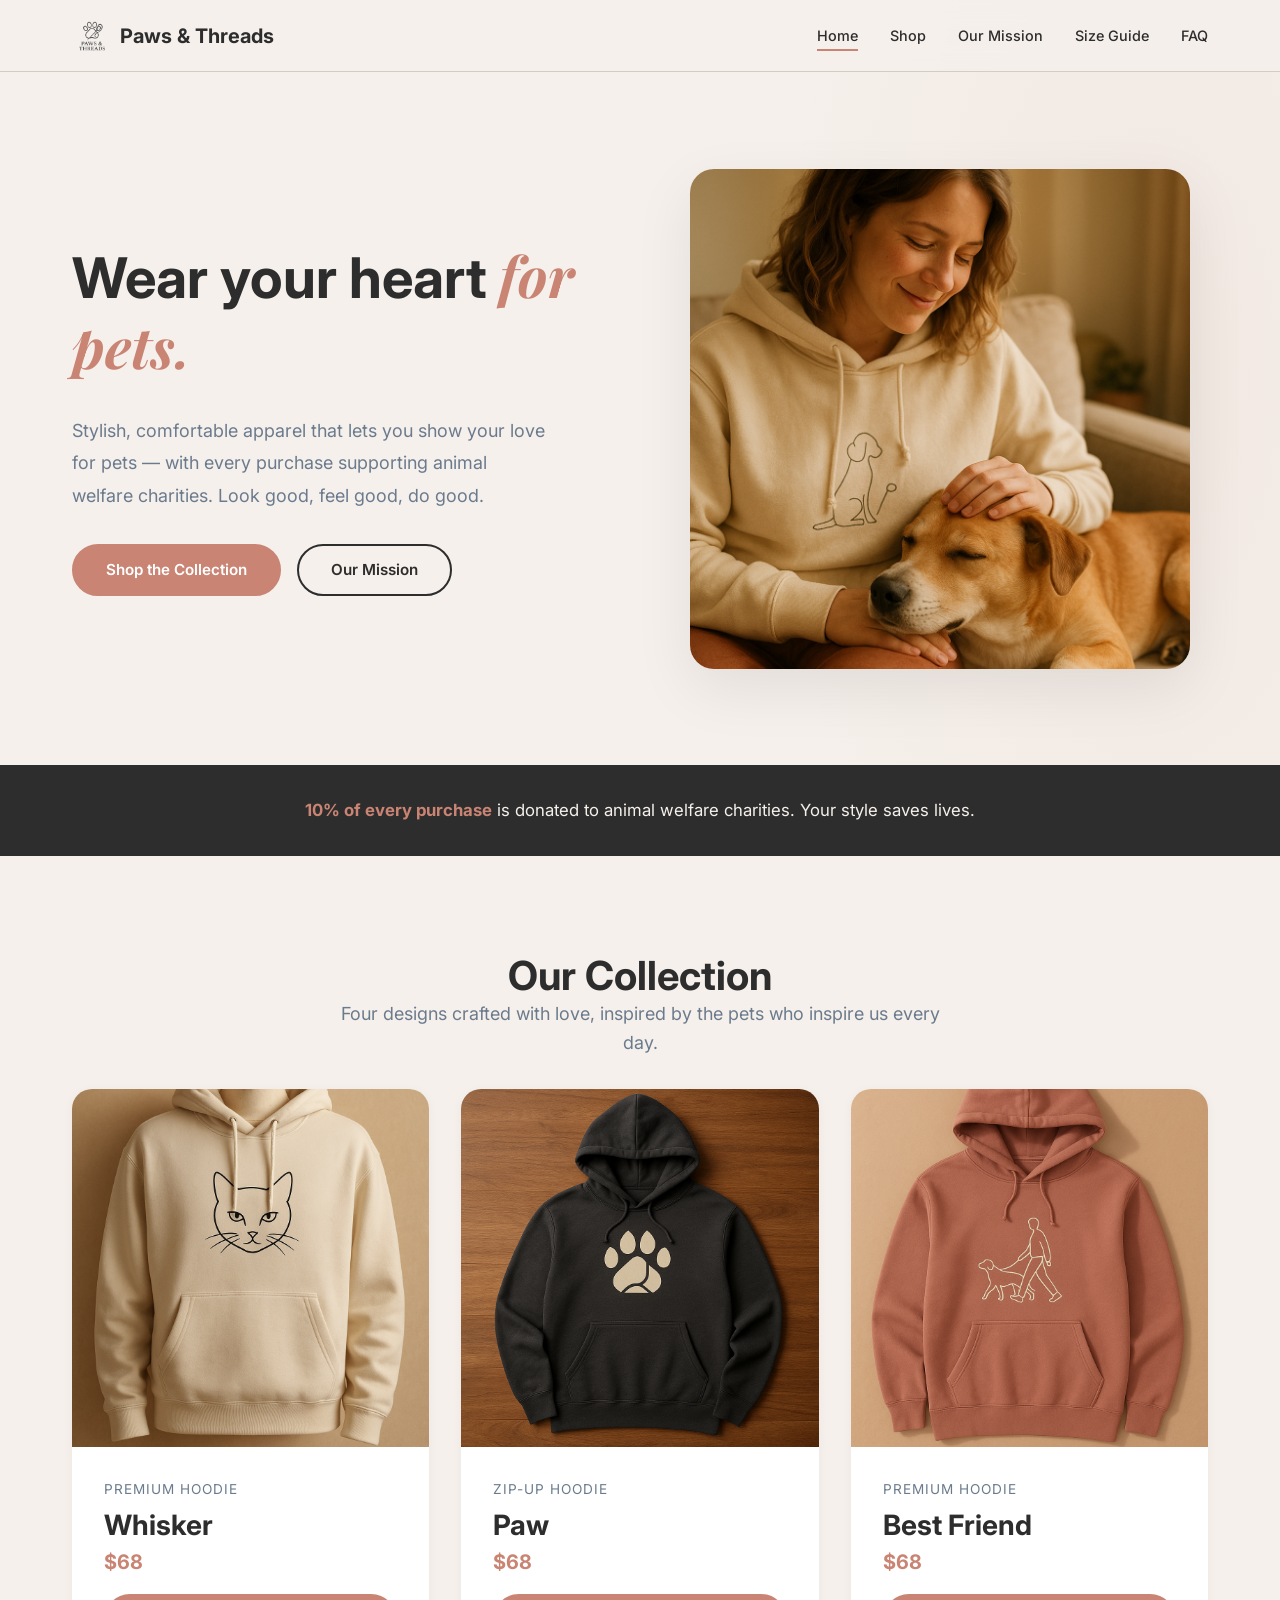
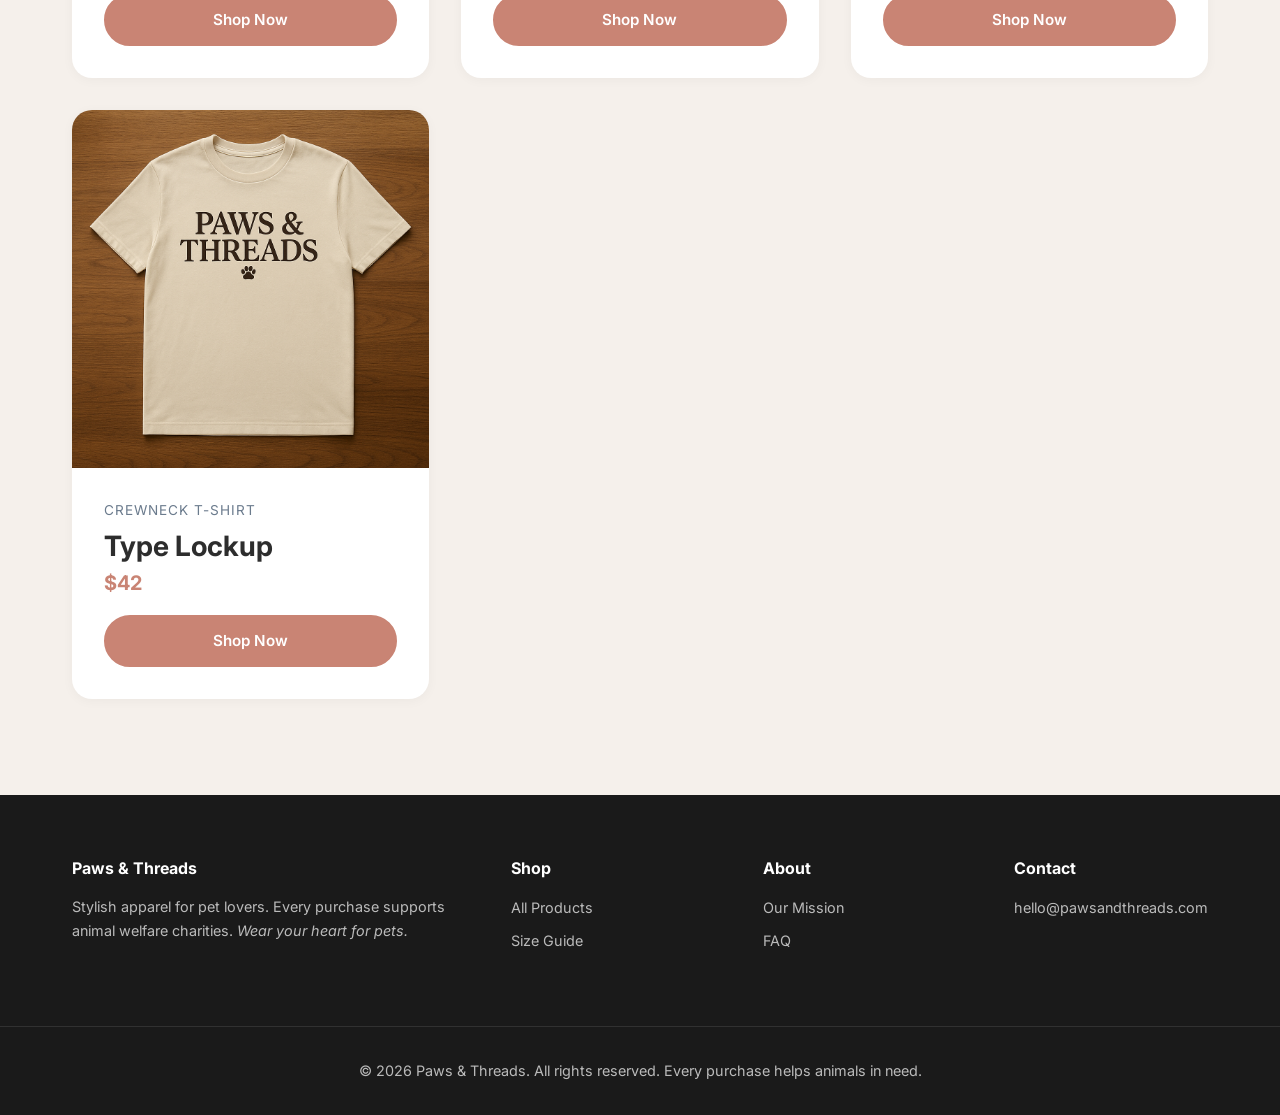
==== index.html @ 2fee69ef "Initial Paws & Threads e-commerce site Full responsive static site with: - Homepage with hero banner" ====
<!DOCTYPE html>
<html lang="en">
<head>
<meta charset="UTF-8">
<meta name="viewport" content="width=device-width, initial-scale=1.0">
<title>Paws & Threads — Wear Your Heart for Pets</title>
<link rel="preconnect" href="https://fonts.googleapis.com">
<link rel="preconnect" href="https://fonts.gstatic.com" crossorigin>
<link href="https://fonts.googleapis.com/css2?family=Inter:wght@400;500;600;700&family=Playfair+Display:ital@0;1&display=swap" rel="stylesheet">
<link rel="stylesheet" href="style.css">
<link rel="icon" type="image/png" href="images/logo.png">
</head>
<body>

<header>
  <div class="container">
    <a href="index.html" class="logo">
      <img src="images/logo.png" alt="Paws & Threads">
      <span>Paws & Threads</span>
    </a>
    <nav>
      <a href="index.html" class="active">Home</a>
      <a href="products.html">Shop</a>
      <a href="about.html">Our Mission</a>
      <a href="size-guide.html">Size Guide</a>
      <a href="faq.html">FAQ</a>
    </nav>
    <button class="mobile-menu-btn" onclick="document.querySelector('nav').classList.toggle('open')">
      <span></span><span></span><span></span>
    </button>
  </div>
</header>

<section class="hero">
  <div class="container">
    <div class="hero-content">
      <h1>Wear your heart <span class="accent-text">for pets.</span></h1>
      <p>Stylish, comfortable apparel that lets you show your love for pets — with every purchase supporting animal welfare charities. Look good, feel good, do good.</p>
      <div class="hero-actions">
        <a href="products.html" class="btn btn-primary">Shop the Collection</a>
        <a href="about.html" class="btn btn-secondary">Our Mission</a>
      </div>
    </div>
    <div class="hero-image">
      <img src="images/hero-banner.png" alt="Paws & Threads lifestyle">
    </div>
  </div>
</section>

<section class="charity-banner">
  <div class="container">
    <p><strong>10% of every purchase</strong> is donated to animal welfare charities. Your style saves lives.</p>
  </div>
</section>

<section class="products" id="featured">
  <div class="container">
    <div class="section-title">
      <h2>Our Collection</h2>
      <p>Four designs crafted with love, inspired by the pets who inspire us every day.</p>
    </div>
    <div class="product-grid">
      <div class="product-card">
        <div class="product-card-image"><img src="images/hoodie-whisker.png" alt="Whisker Hoodie"></div>
        <div class="product-card-body">
          <p class="product-type">Premium Hoodie</p>
          <h3>Whisker</h3>
          <p class="price">$68</p>
          <a href="product-whisker.html" class="btn btn-primary">Shop Now</a>
        </div>
      </div>
      <div class="product-card">
        <div class="product-card-image"><img src="images/hoodie-paw.png" alt="Paw Hoodie"></div>
        <div class="product-card-body">
          <p class="product-type">Zip-Up Hoodie</p>
          <h3>Paw</h3>
          <p class="price">$68</p>
          <a href="product-paw.html" class="btn btn-primary">Shop Now</a>
        </div>
      </div>
      <div class="product-card">
        <div class="product-card-image"><img src="images/hoodie-best-friend.png" alt="Best Friend Hoodie"></div>
        <div class="product-card-body">
          <p class="product-type">Premium Hoodie</p>
          <h3>Best Friend</h3>
          <p class="price">$68</p>
          <a href="product-best-friend.html" class="btn btn-primary">Shop Now</a>
        </div>
      </div>
      <div class="product-card">
        <div class="product-card-image"><img src="images/tshirt-type-lockup.png" alt="Type Lockup Tee"></div>
        <div class="product-card-body">
          <p class="product-type">Crewneck T-Shirt</p>
          <h3>Type Lockup</h3>
          <p class="price">$42</p>
          <a href="product-type-lockup.html" class="btn btn-primary">Shop Now</a>
        </div>
      </div>
    </div>
  </div>
</section>

<footer>
  <div class="container">
    <div><h4>Paws & Threads</h4><p>Stylish apparel for pet lovers. Every purchase supports animal welfare charities. <em>Wear your heart for pets.</em></p></div>
    <div><h4>Shop</h4><ul class="footer-links"><li><a href="products.html">All Products</a></li><li><a href="size-guide.html">Size Guide</a></li></ul></div>
    <div><h4>About</h4><ul class="footer-links"><li><a href="about.html">Our Mission</a></li><li><a href="faq.html">FAQ</a></li></ul></div>
    <div><h4>Contact</h4><ul class="footer-links"><li><a href="mailto:hello@pawsandthreads.com">hello@pawsandthreads.com</a></li></ul></div>
  </div>
  <div class="footer-bottom"><div class="container"><p>&copy; 2026 Paws & Threads. All rights reserved. Every purchase helps animals in need.</p></div></div>
</footer>

</body>
</html>
---- style.css ----
*,*::before,*::after{box-sizing:border-box;margin:0;padding:0}
:root{--charcoal:#2D2D2D;--warm-white:#F5F0EB;--dusty-rose:#C98474;--sage-green:#8DA68A;--clay:#C4A484;--slate-blue:#6B7B8D;--off-black:#1A1A1A;--light-sand:#EDE5DC;--text-primary:var(--charcoal);--text-secondary:var(--slate-blue);--text-light:#FFFFFF;--bg-primary:var(--warm-white);--bg-secondary:var(--light-sand);--bg-dark:var(--off-black);--accent:var(--dusty-rose);--accent-hover:#B87363;--border:#D4CCC3;--font-primary:'Inter',-apple-system,BlinkMacSystemFont,'Segoe UI',sans-serif;--font-secondary:'Playfair Display',Georgia,'Times New Roman',serif;--space-xs:.25rem;--space-sm:.5rem;--space-md:1rem;--space-lg:2rem;--space-xl:4rem;--space-2xl:6rem;--max-width:1200px;--header-height:72px}
html{font-size:16px;scroll-behavior:smooth}
body{font-family:var(--font-primary);color:var(--text-primary);background:var(--bg-primary);line-height:1.6;-webkit-font-smoothing:antialiased}
img{max-width:100%;height:auto;display:block}
a{color:var(--accent);text-decoration:none;transition:color .2s}
a:hover{color:var(--accent-hover)}
ul{list-style:none}
.container{width:100%;max-width:var(--max-width);margin:0 auto;padding:0 var(--space-lg)}
h1,h2,h3,h4{line-height:1.2;font-weight:700}
h1{font-size:clamp(2rem,5vw,3.5rem)}
h2{font-size:clamp(1.5rem,3.5vw,2.5rem)}
h3{font-size:clamp(1.25rem,2.5vw,1.75rem)}
.section-title{text-align:center;margin-bottom:var(--space-lg)}
.section-title p{color:var(--text-secondary);font-size:1.125rem;max-width:600px;margin:0 auto}
.accent-text{font-family:var(--font-secondary);font-style:italic;color:var(--accent)}

/* Header */
header{position:fixed;top:0;left:0;right:0;height:var(--header-height);background:rgba(245,240,235,.95);backdrop-filter:blur(12px);-webkit-backdrop-filter:blur(12px);border-bottom:1px solid var(--border);z-index:1000}
header .container{display:flex;align-items:center;justify-content:space-between;height:100%}
.logo{display:flex;align-items:center;gap:var(--space-sm)}
.logo img{height:40px;width:auto}
.logo span{font-weight:700;font-size:1.25rem;color:var(--charcoal)}
nav{display:flex;align-items:center;gap:var(--space-lg)}
nav a{color:var(--text-primary);font-size:.9rem;font-weight:500;position:relative}
nav a::after{content:'';position:absolute;bottom:-4px;left:0;width:0;height:2px;background:var(--accent);transition:width .3s}
nav a:hover::after,nav a.active::after{width:100%}
.mobile-menu-btn{display:none;background:none;border:none;cursor:pointer;padding:var(--space-sm)}
.mobile-menu-btn span{display:block;width:24px;height:2px;background:var(--charcoal);margin:5px 0;transition:.3s}

/* Buttons */
.btn{display:inline-flex;align-items:center;gap:var(--space-sm);padding:.75rem 2rem;border-radius:50px;font-family:var(--font-primary);font-size:.95rem;font-weight:600;cursor:pointer;transition:all .3s;border:2px solid transparent;text-decoration:none}
.btn-primary{background:var(--accent);color:#fff;border-color:var(--accent)}
.btn-primary:hover{background:var(--accent-hover);border-color:var(--accent-hover);color:#fff;transform:translateY(-2px);box-shadow:0 4px 12px rgba(201,132,116,.3)}
.btn-secondary{background:transparent;color:var(--charcoal);border-color:var(--charcoal)}
.btn-secondary:hover{background:var(--charcoal);color:#fff;transform:translateY(-2px)}

/* Hero */
.hero{padding:calc(var(--header-height) + var(--space-xl)) 0 var(--space-xl);min-height:85vh;display:flex;align-items:center;position:relative;overflow:hidden}
.hero::before{content:'';position:absolute;top:-50%;right:-20%;width:60%;height:200%;background:radial-gradient(ellipse,rgba(201,132,116,.08) 0,transparent 70%);pointer-events:none}
.hero .container{display:grid;grid-template-columns:1fr 1fr;gap:var(--space-xl);align-items:center;position:relative;z-index:1}
.hero-content h1{margin-bottom:var(--space-lg)}
.hero-content p{font-size:1.125rem;color:var(--text-secondary);margin-bottom:var(--space-lg);max-width:480px;line-height:1.8}
.hero-actions{display:flex;gap:var(--space-md);flex-wrap:wrap}
.hero-image{display:flex;justify-content:center;align-items:center}
.hero-image img{border-radius:24px;box-shadow:0 20px 60px rgba(0,0,0,.08);width:100%;max-width:500px;aspect-ratio:1;object-fit:cover}

/* Charity Banner */
.charity-banner{background:var(--charcoal);color:var(--warm-white);padding:var(--space-lg) 0;text-align:center}
.charity-banner p{font-size:1.05rem;max-width:700px;margin:0 auto}
.charity-banner strong{color:var(--dusty-rose)}

/* Products */
.products{padding:var(--space-2xl) 0}
.product-grid{display:grid;grid-template-columns:repeat(auto-fill,minmax(320px,1fr));gap:var(--space-lg)}
.product-card{background:#fff;border-radius:20px;overflow:hidden;transition:transform .3s,box-shadow .3s;box-shadow:0 2px 12px rgba(0,0,0,.04)}
.product-card:hover{transform:translateY(-6px);box-shadow:0 12px 40px rgba(0,0,0,.08)}
.product-card-image{aspect-ratio:1;overflow:hidden;background:var(--light-sand)}
.product-card-image img{width:100%;height:100%;object-fit:cover;transition:transform .5s}
.product-card:hover .product-card-image img{transform:scale(1.05)}
.product-card-body{padding:var(--space-lg)}
.product-card-body h3{margin-bottom:var(--space-xs)}
.product-card-body .product-type{font-size:.85rem;color:var(--text-secondary);text-transform:uppercase;letter-spacing:1px;margin-bottom:var(--space-sm)}
.product-card-body .price{font-size:1.25rem;font-weight:700;color:var(--accent);margin-bottom:var(--space-md)}
.product-card-body .btn{width:100%;justify-content:center}

/* About */
.about-hero{padding:calc(var(--header-height) + var(--space-xl)) 0 var(--space-xl);background:var(--charcoal);color:#fff;text-align:center}
.about-hero h1{margin-bottom:var(--space-md)}
.about-hero p{color:rgba(255,255,255,.75);max-width:600px;margin:0 auto;font-size:1.125rem}
.about-content{padding:var(--space-2xl) 0}
.about-grid{display:grid;grid-template-columns:1fr 1fr;gap:var(--space-xl);align-items:center}
.about-text p{color:var(--text-secondary);margin-bottom:var(--space-md);line-height:1.8}
.about-stats{display:grid;grid-template-columns:repeat(3,1fr);gap:var(--space-lg);margin-top:var(--space-xl);text-align:center}
.stat-number{font-size:2.5rem;font-weight:700;color:var(--accent);display:block}
.stat-label{font-size:.9rem;color:var(--text-secondary);margin-top:var(--space-xs)}

/* Charity Section */
.charity-section{padding:var(--space-2xl) 0;background:var(--bg-secondary)}
.charity-grid{display:grid;grid-template-columns:repeat(auto-fit,minmax(250px,1fr));gap:var(--space-lg)}
.charity-card{background:#fff;border-radius:16px;padding:var(--space-lg);text-align:center;box-shadow:0 2px 12px rgba(0,0,0,.04)}
.charity-card h3{color:var(--charcoal);margin-bottom:var(--space-sm)}
.charity-card p{color:var(--text-secondary);font-size:.95rem}

/* Size Guide */
.size-guide{padding:calc(var(--header-height) + var(--space-xl)) 0 var(--space-2xl)}
.size-guide h1{text-align:center;margin-bottom:var(--space-lg)}
.size-guide p.subtitle{text-align:center;color:var(--text-secondary);margin-bottom:var(--space-xl)}
.size-table-wrapper{overflow-x:auto;margin-bottom:var(--space-xl)}
.size-table{width:100%;border-collapse:collapse;background:#fff;border-radius:12px;overflow:hidden;box-shadow:0 2px 12px rgba(0,0,0,.04)}
.size-table th{background:var(--charcoal);color:#fff;padding:var(--space-md);text-align:left;font-weight:600;font-size:.9rem}
.size-table td{padding:var(--space-md);border-bottom:1px solid var(--border);font-size:.95rem}
.size-table tr:last-child td{border-bottom:none}
.size-table tr:hover td{background:var(--light-sand)}
.size-tips{background:#fff;border-radius:16px;padding:var(--space-lg);margin-top:var(--space-xl);box-shadow:0 2px 12px rgba(0,0,0,.04)}
.size-tips h3{margin-bottom:var(--space-md)}
.size-tips ul{list-style:disc;padding-left:var(--space-lg)}
.size-tips ul li{margin-bottom:var(--space-sm);color:var(--text-secondary)}

/* FAQ */
.faq-section{padding:calc(var(--header-height) + var(--space-xl)) 0 var(--space-2xl)}
.faq-section h1{text-align:center;margin-bottom:var(--space-lg)}
.faq-list{max-width:720px;margin:0 auto}
.faq-item{border-bottom:1px solid var(--border);padding:var(--space-lg) 0}
.faq-question{display:flex;justify-content:space-between;align-items:center;cursor:pointer;font-weight:600;font-size:1.05rem}
.faq-question:hover{color:var(--accent)}
.faq-toggle{font-size:1.5rem;color:var(--accent);transition:transform .3s;flex-shrink:0;margin-left:var(--space-md)}
.faq-item.open .faq-toggle{transform:rotate(45deg)}
.faq-answer{max-height:0;overflow:hidden;transition:max-height .3s ease,padding .3s ease;color:var(--text-secondary);line-height:1.8}
.faq-item.open .faq-answer{max-height:300px;padding-top:var(--space-md)}

/* Product Detail */
.product-detail{padding:calc(var(--header-height) + var(--space-xl)) 0 var(--space-2xl)}
.product-detail-layout{display:grid;grid-template-columns:1fr 1fr;gap:var(--space-xl)}
.product-detail-image{border-radius:20px;overflow:hidden;background:var(--light-sand)}
.product-detail-image img{width:100%;aspect-ratio:1;object-fit:cover}
.product-detail-info h1{margin-bottom:var(--space-sm)}
.product-detail-info .product-type{font-size:.85rem;color:var(--text-secondary);text-transform:uppercase;letter-spacing:1px;margin-bottom:var(--space-md)}
.product-detail-info .price{font-size:1.75rem;font-weight:700;color:var(--accent);margin-bottom:var(--space-lg)}
.product-description{color:var(--text-secondary);line-height:1.8;margin-bottom:var(--space-lg)}
.size-selector{margin-bottom:var(--space-lg)}
.size-selector label{font-weight:600;display:block;margin-bottom:var(--space-sm)}
.size-options{display:flex;gap:var(--space-sm);flex-wrap:wrap}
.size-option{display:flex;align-items:center;justify-content:center;width:48px;height:48px;border:2px solid var(--border);border-radius:8px;background:#fff;cursor:pointer;font-weight:600;font-size:.9rem;transition:all .2s}
.size-option:hover{border-color:var(--accent);color:var(--accent)}
.size-option.selected{border-color:var(--accent);background:var(--accent);color:#fff}
.product-meta{margin-top:var(--space-lg);padding-top:var(--space-lg);border-top:1px solid var(--border)}

/* Footer */
footer{background:var(--off-black);color:rgba(255,255,255,.7);padding:var(--space-xl) 0 var(--space-lg)}
footer .container{display:grid;grid-template-columns:2fr 1fr 1fr 1fr;gap:var(--space-xl)}
footer h4{color:#fff;margin-bottom:var(--space-md);font-size:1rem}
footer p{font-size:.9rem;line-height:1.7}
footer a{color:rgba(255,255,255,.7)}
footer a:hover{color:var(--dusty-rose)}
.footer-links li{margin-bottom:var(--space-sm)}
.footer-links a{font-size:.9rem}
.footer-bottom{border-top:1px solid rgba(255,255,255,.1);margin-top:var(--space-xl);padding-top:var(--space-lg);text-align:center;font-size:.85rem}
.footer-bottom .container{display:block}

/* Responsive */
@media(max-width:900px){
  .hero .container{grid-template-columns:1fr;text-align:center}
  .hero-content p{margin:0 auto var(--space-lg)}
  .hero-actions{justify-content:center}
  .hero-image{order:-1}
  .hero-image img{max-width:350px}
  .about-grid{grid-template-columns:1fr}
  .product-detail-layout{grid-template-columns:1fr}
  footer .container{grid-template-columns:1fr 1fr}
}
@media(max-width:640px){
  nav{display:none;position:absolute;top:var(--header-height);left:0;right:0;background:var(--warm-white);flex-direction:column;padding:var(--space-lg);border-bottom:1px solid var(--border);box-shadow:0 4px 20px rgba(0,0,0,.08)}
  nav.open{display:flex}
  .mobile-menu-btn{display:block}
  .product-grid{grid-template-columns:1fr}
  footer .container{grid-template-columns:1fr}
  .about-stats{grid-template-columns:1fr}
  .container{padding:0 var(--space-md)}
}
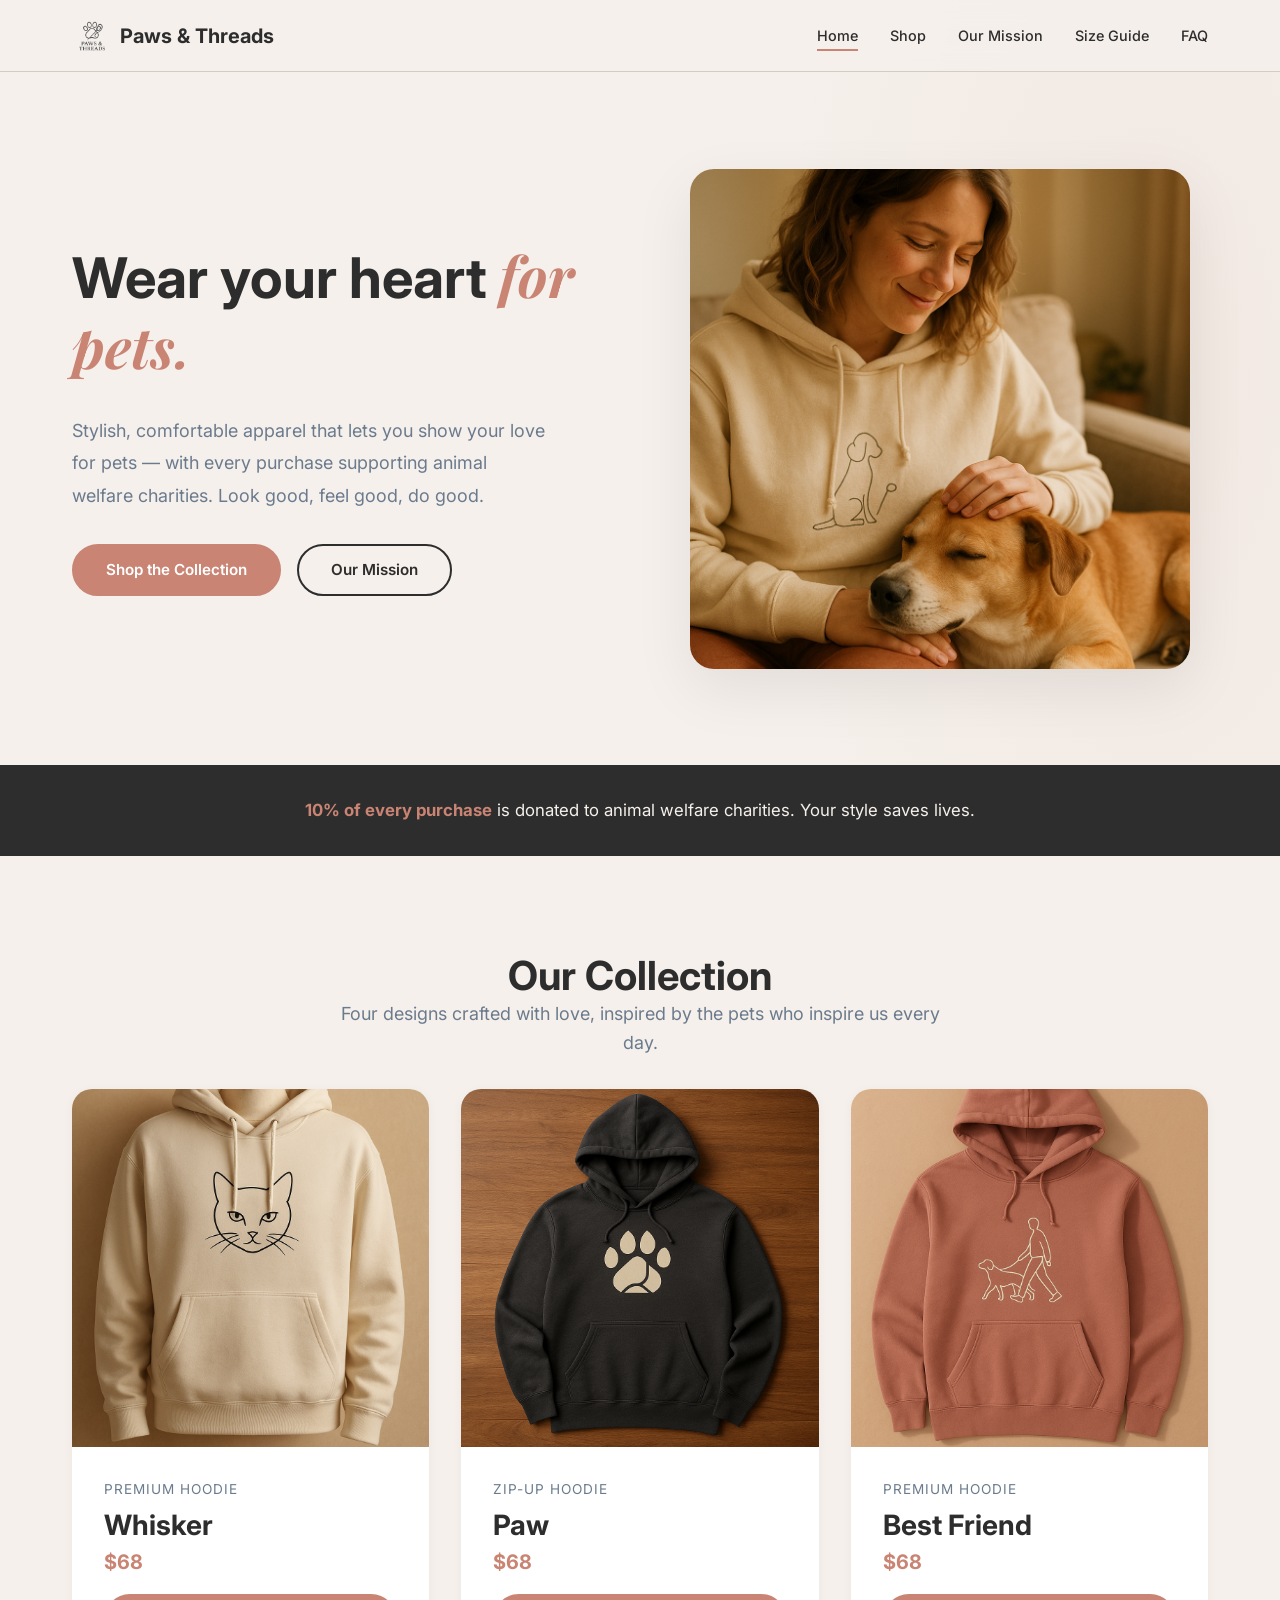
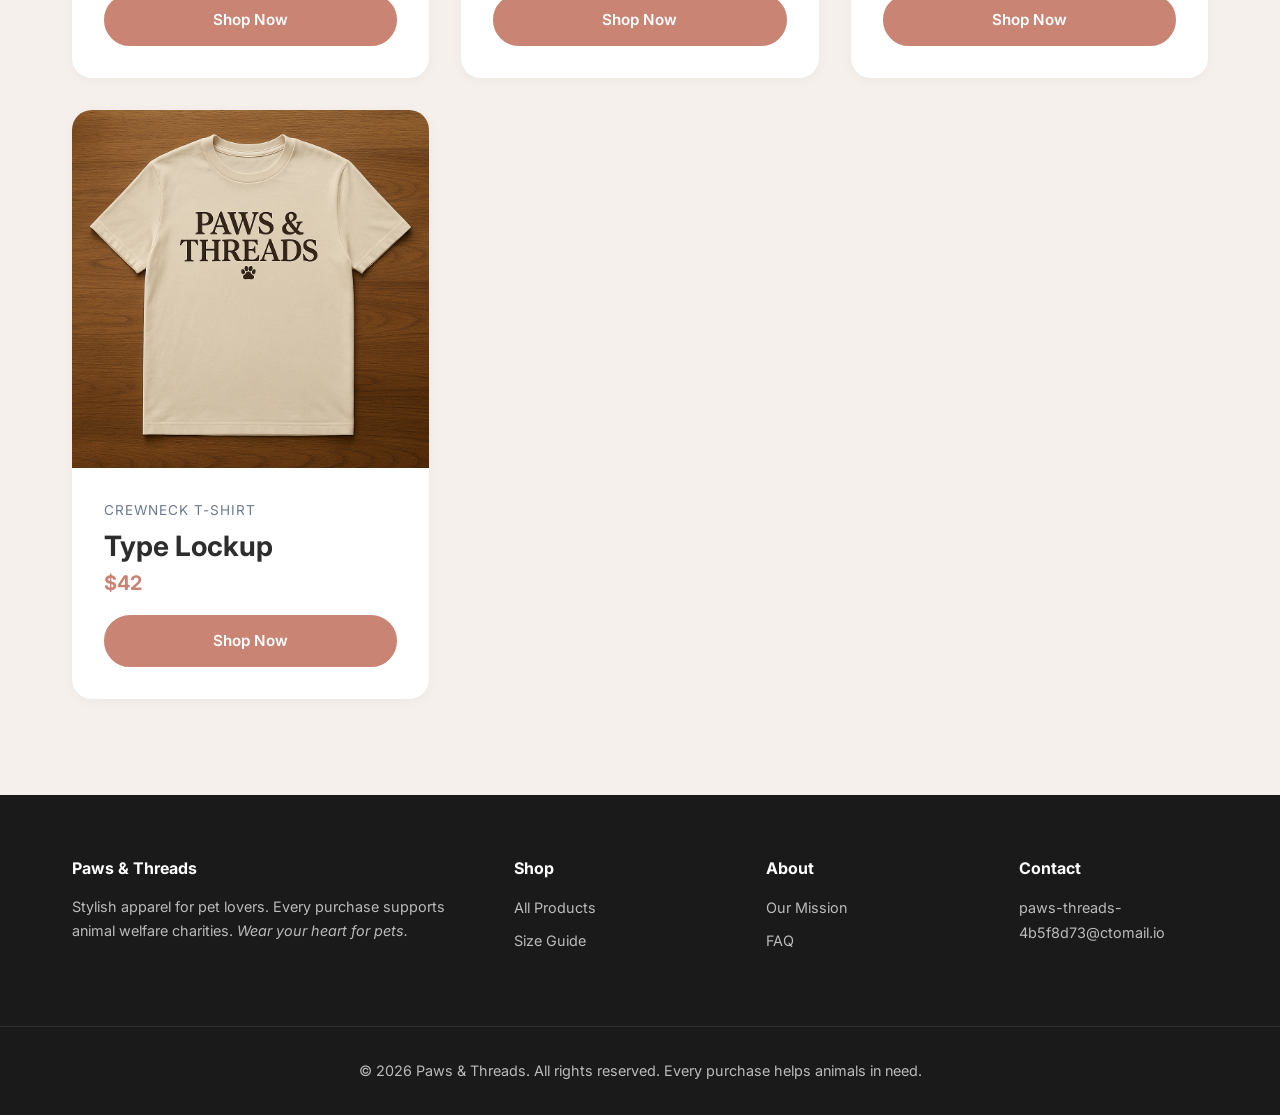
==== commit e1fa22a6: "Update contact email address across all pages Replaced hello@pawsandthreads.com with paws-threads-4b" ====
--- a/index.html
+++ b/index.html
@@ -105,7 +105,7 @@
     <div><h4>Paws & Threads</h4><p>Stylish apparel for pet lovers. Every purchase supports animal welfare charities. <em>Wear your heart for pets.</em></p></div>
     <div><h4>Shop</h4><ul class="footer-links"><li><a href="products.html">All Products</a></li><li><a href="size-guide.html">Size Guide</a></li></ul></div>
     <div><h4>About</h4><ul class="footer-links"><li><a href="about.html">Our Mission</a></li><li><a href="faq.html">FAQ</a></li></ul></div>
-    <div><h4>Contact</h4><ul class="footer-links"><li><a href="mailto:hello@pawsandthreads.com">hello@pawsandthreads.com</a></li></ul></div>
+    <div><h4>Contact</h4><ul class="footer-links"><li><a href="mailto:paws-threads-4b5f8d73@ctomail.io">paws-threads-4b5f8d73@ctomail.io</a></li></ul></div>
   </div>
   <div class="footer-bottom"><div class="container"><p>&copy; 2026 Paws & Threads. All rights reserved. Every purchase helps animals in need.</p></div></div>
 </footer>
